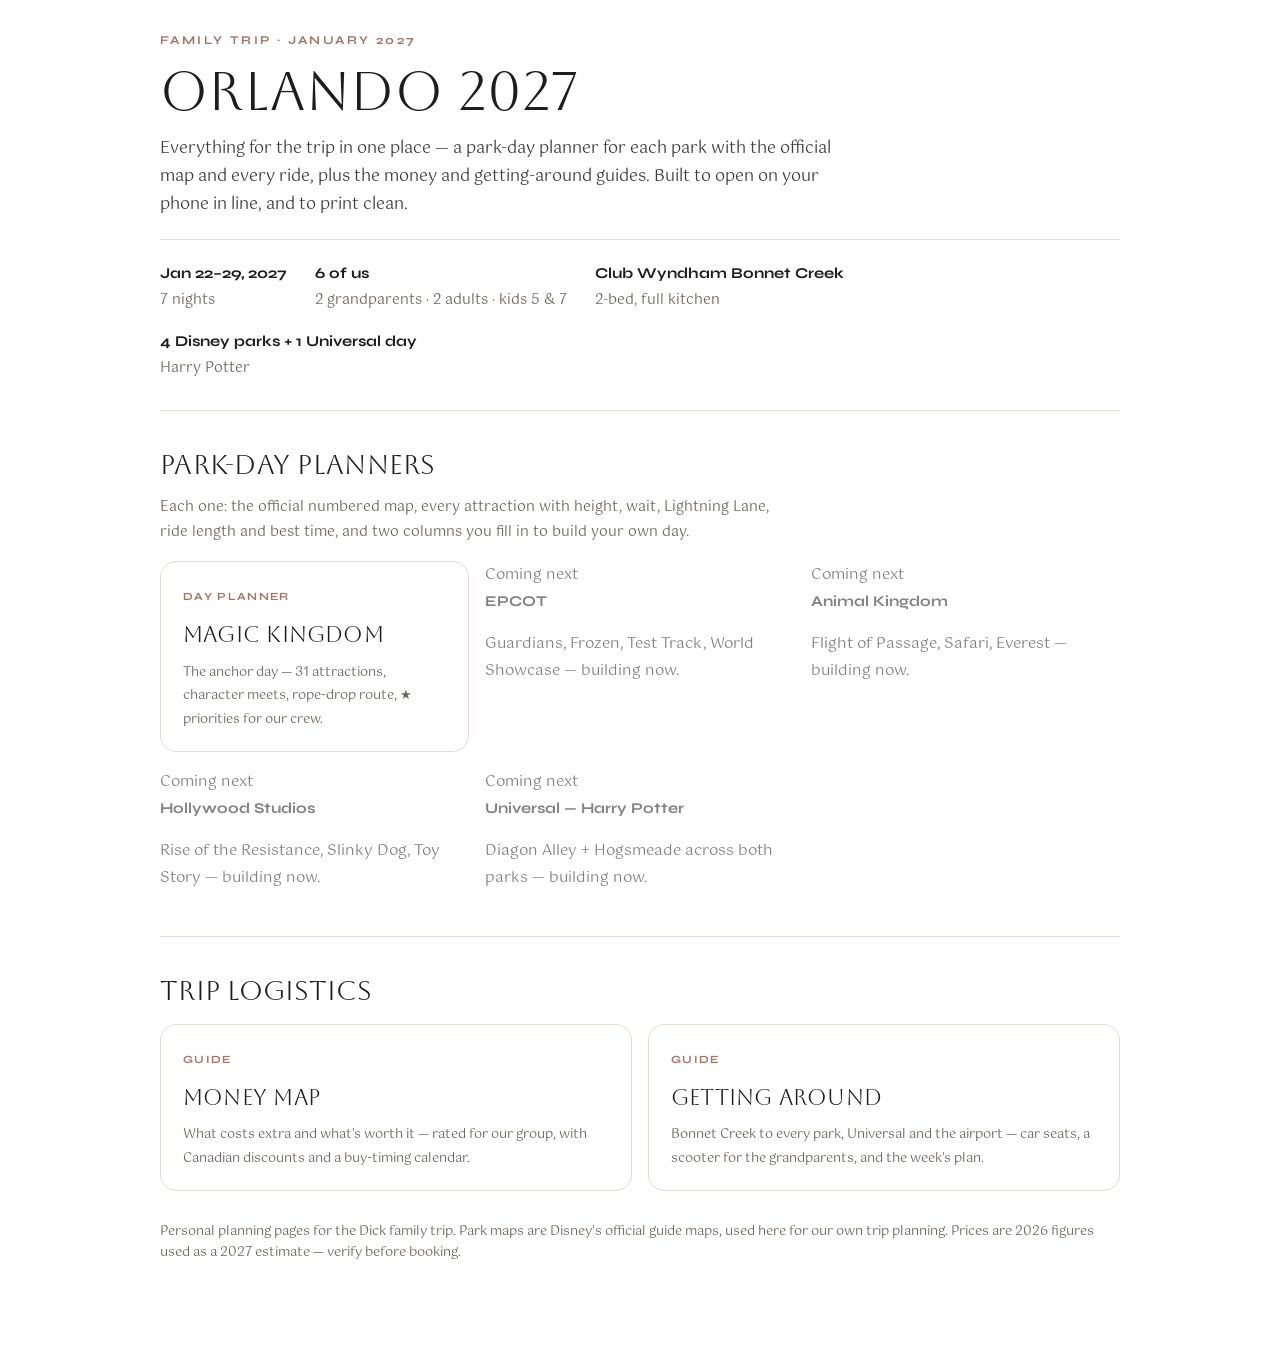
==== index.html @ 9d014bed "Orlando 2027 family trip planner — initial site Magic Kingdom day planner, Money Map, and Getting Ar" ====
<!doctype html>
<html lang="en">
<head>
<meta charset="utf-8">
<meta name="viewport" content="width=device-width, initial-scale=1">
<title>Orlando 2027 — Family Trip Planner</title>
<link rel="stylesheet" href="styles.css">
</head>
<body>
<div class="wrap">
  <header>
    <p class="eyebrow">Family Trip · January 2027</p>
    <h1>Orlando 2027</h1>
    <p class="sub">Everything for the trip in one place — a park-day planner for each park with the official map and every ride, plus the money and getting-around guides. Built to open on your phone in line, and to print clean.</p>
    <div class="hero-meta">
      <div><b>Jan 22–29, 2027</b>7 nights</div>
      <div><b>6 of us</b>2 grandparents · 2 adults · kids 5 &amp; 7</div>
      <div><b>Club Wyndham Bonnet Creek</b>2-bed, full kitchen</div>
      <div><b>4 Disney parks + 1 Universal day</b>Harry Potter</div>
    </div>
  </header>

  <hr class="rule" />

  <h2>Park-day planners</h2>
  <p class="h2note">Each one: the official numbered map, every attraction with height, wait, Lightning Lane, ride length and best time, and two columns you fill in to build your own day.</p>
  <div class="navgrid">
    <a class="navcard" href="magic-kingdom.html">
      <span class="k">Day planner</span>
      <h3>Magic Kingdom</h3>
      <p>The anchor day — 31 attractions, character meets, rope-drop route, ★ priorities for our crew.</p>
    </a>
    <div class="navcard" style="opacity:.55">
      <span class="k">Coming next</span>
      <h3>EPCOT</h3>
      <p>Guardians, Frozen, Test Track, World Showcase — building now.</p>
    </div>
    <div class="navcard" style="opacity:.55">
      <span class="k">Coming next</span>
      <h3>Animal Kingdom</h3>
      <p>Flight of Passage, Safari, Everest — building now.</p>
    </div>
    <div class="navcard" style="opacity:.55">
      <span class="k">Coming next</span>
      <h3>Hollywood Studios</h3>
      <p>Rise of the Resistance, Slinky Dog, Toy Story — building now.</p>
    </div>
    <div class="navcard" style="opacity:.55">
      <span class="k">Coming next</span>
      <h3>Universal — Harry Potter</h3>
      <p>Diagon Alley + Hogsmeade across both parks — building now.</p>
    </div>
  </div>

  <hr class="rule" />

  <h2>Trip logistics</h2>
  <div class="navgrid">
    <a class="navcard" href="money-map.html">
      <span class="k">Guide</span>
      <h3>Money Map</h3>
      <p>What costs extra and what's worth it — rated for our group, with Canadian discounts and a buy-timing calendar.</p>
    </a>
    <a class="navcard" href="getting-around.html">
      <span class="k">Guide</span>
      <h3>Getting Around</h3>
      <p>Bonnet Creek to every park, Universal and the airport — car seats, a scooter for the grandparents, and the week's plan.</p>
    </a>
  </div>

  <p class="foot" style="margin-top:30px">Personal planning pages for the Dick family trip. Park maps are Disney's official guide maps, used here for our own trip planning. Prices are 2026 figures used as a 2027 estimate — verify before booking.</p>
</div>
</body>
</html>
---- styles.css ----
/* Orlando 2027 — Upstream Editorial (on white). Personal use. */
@import url('https://fonts.googleapis.com/css2?family=Aboreto&family=Gotu&family=Syne:wght@600;700;800&family=JetBrains+Mono:wght@500;700&display=swap');

:root{
  --bg:#ffffff; --raised:#FAF6EF; --surface:#ffffff;
  --ink:#1d1d1f; --ink-2:#3D3D3D; --muted:#6e6760;
  --line:#e5dccf; --line-2:#D1D6D6;
  --clay:#A57663; --clay-h:#8a5f4f; --gold:#D8A36B; --sage:#5b7a5e; --terra:#b04a37; --amber:#c88a2a; --tert:#92887F;
  --radius:16px; --radius-sm:10px;
  --shadow:0 1px 2px rgba(29,29,31,.04), 0 10px 28px rgba(29,29,31,.05);
  /* land wayfinding (earthy) */
  --l-main:#A57663; --l-adv:#5b7a5e; --l-front:#c88a2a; --l-lib:#92887F; --l-fant:#b04a37; --l-tom:#6e6760;
}

*{ box-sizing:border-box; }
html{ -webkit-text-size-adjust:100%; }
body{ margin:0; background:var(--bg); color:var(--ink); font-family:'Gotu',Georgia,serif; font-size:15px; line-height:1.8; -webkit-font-smoothing:antialiased; }
.wrap{ max-width:1000px; margin:0 auto; padding:30px 20px 72px; }

.eyebrow{ font-family:'Syne',sans-serif; font-size:12px; font-weight:700; letter-spacing:.2em; text-transform:uppercase; color:var(--clay); margin:0 0 10px; }
h1{ font-family:'Aboreto',serif; font-weight:400; font-size:clamp(34px,5.5vw,54px); line-height:1.1; margin:0 0 14px; letter-spacing:.005em; color:var(--ink); text-wrap:balance; }
h2{ font-family:'Aboreto',serif; font-weight:400; font-size:clamp(21px,3vw,27px); margin:0 0 5px; letter-spacing:.01em; }
h3{ font-family:'Syne',sans-serif; font-weight:700; font-size:15px; margin:0 0 6px; }
.sub{ color:var(--ink-2); font-size:15.5px; margin:0; max-width:64ch; }
.h2note{ color:var(--muted); font-size:14px; margin:2px 0 16px; max-width:70ch; }

.meta-row{ display:flex; flex-wrap:wrap; gap:8px; margin-top:18px; }
.chip{ display:inline-flex; align-items:center; gap:6px; background:var(--surface); border:1px solid var(--line); border-radius:100px; padding:6px 13px; font-size:12.5px; color:var(--muted); font-family:'Syne',sans-serif; }
.chip b{ color:var(--ink); font-weight:700; }

.rule{ height:1px; background:var(--line); border:0; margin:30px 0; }

/* map */
.mapcard{ background:var(--raised); border:1px solid var(--line); border-radius:var(--radius); padding:10px; }
.mapcard img{ width:100%; height:auto; display:block; border-radius:10px; cursor:zoom-in; background:#fff; }
.mapcap{ font-size:12.5px; color:var(--muted); margin:10px 4px 2px; }
.legend{ display:flex; flex-wrap:wrap; gap:8px 16px; margin:14px 2px 2px; }
.lg{ display:inline-flex; align-items:center; gap:7px; font-size:12.5px; color:var(--muted); font-family:'Syne',sans-serif; }
.sw{ width:12px; height:12px; border-radius:3px; flex:none; }

.route{ background:var(--raised); border:1px solid var(--line); border-left:3px solid var(--clay); border-radius:var(--radius-sm); padding:14px 16px; margin-top:14px; }
.route h3{ color:var(--clay); font-size:12px; letter-spacing:.12em; text-transform:uppercase; margin:0 0 7px; }
.route p{ margin:0; font-size:14px; }
.route .step{ color:var(--muted); }

/* cards / callouts */
.cards,.callout,.flags{ display:grid; grid-template-columns:repeat(auto-fit,minmax(250px,1fr)); gap:14px; }
.card,.exp,.flag{ background:var(--surface); border:1px solid var(--line); border-radius:var(--radius-sm); padding:15px 17px; }
.exp,.flag{ border-left:3px solid var(--clay); }
.flag.red{ border-left-color:var(--terra); }
.card h3,.card h4,.exp h4,.flag h4{ font-family:'Syne',sans-serif; font-weight:700; margin:0 0 6px; font-size:14px; }
.card p,.exp p,.flag p{ margin:0; font-size:13px; color:var(--muted); }
.card ul{ margin:0; padding-left:18px; } .card li{ font-size:13px; margin-bottom:6px; }
.exp .cost{ color:var(--amber); font-family:'JetBrains Mono',monospace; font-weight:700; }

/* tables */
.tablecard{ border:1px solid var(--line); border-radius:var(--radius); overflow:hidden; margin-top:12px; }
.scroller{ overflow-x:auto; -webkit-overflow-scrolling:touch; }
table{ border-collapse:collapse; width:100%; min-width:760px; font-size:13.5px; }
thead th{ position:sticky; top:0; z-index:2; background:var(--ink); color:#f7f4ee; text-align:left; font-family:'Syne',sans-serif; font-weight:600; font-size:11px; letter-spacing:.05em; text-transform:uppercase; padding:11px 12px; white-space:nowrap; }
tbody td{ padding:10px 12px; border-top:1px solid var(--line); vertical-align:top; background:var(--surface); }
tbody tr:hover td{ background:var(--raised); }
th.stick,td.stick{ position:sticky; left:0; z-index:1; min-width:240px; }
thead th.stick{ z-index:3; }
td.stick{ background:var(--surface); box-shadow:1px 0 0 var(--line); }
tbody tr:hover td.stick{ background:var(--raised); }
.landrow td{ background:var(--raised); border-top:2px solid var(--line); font-family:'Syne',sans-serif; font-weight:700; font-size:12px; letter-spacing:.05em; text-transform:uppercase; color:var(--clay); padding:8px 12px; position:sticky; left:0; }
.grouprow td{ background:var(--raised); border-top:2px solid var(--line); font-family:'Syne',sans-serif; font-weight:700; font-size:12px; letter-spacing:.05em; text-transform:uppercase; color:var(--clay); padding:8px 12px; }

.num{ display:inline-flex; align-items:center; justify-content:center; min-width:24px; height:24px; padding:0 5px; border-radius:7px; color:#fff; font-family:'JetBrains Mono',monospace; font-size:12px; font-weight:700; flex:none; }
.aname{ font-family:'Syne',sans-serif; font-weight:600; color:var(--ink); }
.subtle{ color:var(--muted); font-size:11.5px; }
.pills{ display:flex; flex-wrap:wrap; gap:4px; margin-top:6px; }
.pill{ font-family:'Syne',sans-serif; font-size:10.5px; font-weight:600; padding:1px 7px; border-radius:5px; border:1px solid; white-space:nowrap; }
.stars{ color:var(--gold); font-size:12px; letter-spacing:1px; }
.p-thrill{ color:var(--terra); border-color:color-mix(in srgb,var(--terra) 45%,transparent); background:color-mix(in srgb,var(--terra) 9%,transparent); }
.p-dark{ color:var(--ink-2); border-color:color-mix(in srgb,var(--ink-2) 35%,transparent); background:color-mix(in srgb,var(--ink-2) 7%,transparent); }
.p-drop{ color:var(--clay); border-color:color-mix(in srgb,var(--clay) 45%,transparent); background:color-mix(in srgb,var(--clay) 9%,transparent); }
.p-spin{ color:var(--amber); border-color:color-mix(in srgb,var(--amber) 45%,transparent); background:color-mix(in srgb,var(--amber) 9%,transparent); }
.p-wet{ color:var(--tert); border-color:color-mix(in srgb,var(--tert) 50%,transparent); background:color-mix(in srgb,var(--tert) 10%,transparent); }
.p-ac{ color:var(--sage); border-color:color-mix(in srgb,var(--sage) 45%,transparent); background:color-mix(in srgb,var(--sage) 9%,transparent); }
.p-swap{ color:var(--clay); border-color:color-mix(in srgb,var(--clay) 45%,transparent); background:color-mix(in srgb,var(--clay) 9%,transparent); }
.p-meet{ color:var(--gold); border-color:color-mix(in srgb,var(--gold) 55%,transparent); background:color-mix(in srgb,var(--gold) 12%,transparent); }

.wait,.len{ font-family:'JetBrains Mono',monospace; font-size:12px; white-space:nowrap; }
.wait{ font-weight:700; }
.ll{ font-family:'JetBrains Mono',monospace; font-size:11px; font-weight:700; white-space:nowrap; }
.ll-mp{ color:var(--clay);} .ll-ill{ color:var(--terra);} .ll-vq{ color:var(--sage);} .ll-no{ color:var(--muted); font-weight:500; }
.plan{ display:inline-flex; align-items:center; justify-content:center; min-width:24px; height:24px; padding:0 7px; border-radius:6px; background:var(--clay); color:#fff; font-family:'JetBrains Mono',monospace; font-weight:700; font-size:12px; }
.plan.flex{ background:transparent; color:var(--muted); border:1px dashed var(--line); font-weight:500; }

/* editable */
th.mycol{ background:var(--clay); }
td.mycol{ background:color-mix(in srgb,var(--clay) 6%,var(--surface)); }
tbody tr:hover td.mycol{ background:color-mix(in srgb,var(--clay) 10%,var(--raised)); }
.myorder,.mynote{ font-family:'Gotu',serif; font-size:12.5px; padding:5px 7px; border:1px solid var(--line); border-radius:6px; background:#fff; color:var(--ink); }
.myorder{ width:46px; text-align:center; font-family:'JetBrains Mono',monospace; font-weight:700; }
.mynote{ width:160px; }
.myorder:focus,.mynote:focus{ outline:2px solid var(--clay); border-color:var(--clay); }
.myorder::placeholder,.mynote::placeholder{ color:var(--muted); opacity:.5; }

.toolbar{ display:flex; flex-wrap:wrap; gap:8px; align-items:center; margin:18px 0 2px; }
.btn{ font-family:'Syne',sans-serif; font-size:13px; font-weight:700; padding:8px 14px; border-radius:var(--radius-sm); border:1px solid var(--line); background:var(--surface); color:var(--ink); cursor:pointer; }
.btn:hover{ border-color:var(--clay); color:var(--clay); }
.btn.primary{ background:var(--clay); color:#fff; border-color:var(--clay); }
.btn.primary:hover{ background:var(--clay-h); color:#fff; }
.toolhint{ font-size:12px; color:var(--muted); flex:1 1 200px; }
.flash{ font-family:'Syne',sans-serif; font-size:12.5px; font-weight:700; color:var(--sage); }

/* money */
.cost{ font-family:'JetBrains Mono',monospace; font-weight:700; letter-spacing:1px; white-space:nowrap; }
.c1{ color:var(--sage);} .c2{ color:var(--tert);} .c3{ color:var(--amber);} .c4{ color:var(--clay);} .c5{ color:var(--terra);}
.cx{ color:var(--muted); font-family:'JetBrains Mono',monospace; font-size:11px; }
.val{ white-space:nowrap; font-size:13px; letter-spacing:1px; }
.v5,.v4{ color:var(--sage);} .v3{ color:var(--amber);} .v2,.v1{ color:var(--muted);}
.verdict{ font-size:13px; }
.item{ font-family:'Syne',sans-serif; font-weight:600; }
.note{ color:var(--muted); font-size:12px; margin-top:2px; }

.cal{ display:flex; flex-direction:column; }
.calrow{ display:grid; grid-template-columns:140px 1fr; gap:14px; padding:12px 0; border-top:1px solid var(--line); }
.calrow:first-child{ border-top:0; }
.calwhen{ font-family:'Syne',sans-serif; font-weight:700; color:var(--clay); font-size:13px; }
.calwhat{ font-size:13.5px; }

.moves{ counter-reset:m; list-style:none; padding:0; margin:0; display:flex; flex-direction:column; gap:10px; }
.moves li{ counter-increment:m; position:relative; padding:12px 15px 12px 48px; background:var(--surface); border:1px solid var(--line); border-radius:var(--radius-sm); font-size:14px; }
.moves li::before{ content:counter(m); position:absolute; left:13px; top:13px; width:24px; height:24px; border-radius:50%; background:var(--clay); color:#fff; font-family:'JetBrains Mono',monospace; font-weight:700; font-size:12px; display:flex; align-items:center; justify-content:center; }

.costbox{ display:flex; flex-wrap:wrap; gap:10px 24px; margin-top:16px; padding:16px; background:var(--raised); border:1px solid var(--line); border-radius:var(--radius-sm); }
.costbox div{ font-size:13.5px; } .costbox b{ color:var(--ink); } .costbox .tot{ color:var(--clay); font-family:'Syne',sans-serif; font-weight:800; }

/* transport */
tr.pick td{ background:color-mix(in srgb,var(--clay) 8%,var(--surface)); box-shadow:inset 3px 0 0 var(--clay); }
tr.pick:hover td{ background:color-mix(in srgb,var(--clay) 12%,var(--raised)); }
tr.off td{ color:var(--muted); }
.opt{ font-family:'Syne',sans-serif; font-weight:600; color:var(--ink); }
.tag{ display:inline-block; font-family:'Syne',sans-serif; font-size:10px; font-weight:700; letter-spacing:.05em; text-transform:uppercase; padding:1px 7px; border-radius:5px; margin-left:6px; vertical-align:middle; }
.tag.best{ color:#fff; background:var(--clay); } .tag.no{ color:var(--muted); border:1px solid var(--line); }
.money-c{ font-family:'JetBrains Mono',monospace; font-size:12px; white-space:nowrap; font-weight:600; }
.plan-steps{ background:var(--raised); border:1px solid var(--line); border-radius:var(--radius); padding:4px 18px; }
.plan-steps .st{ display:grid; grid-template-columns:26px 1fr; gap:13px; padding:13px 0; border-top:1px solid var(--line); align-items:start; }
.plan-steps .st:first-child{ border-top:0; }
.plan-steps .n{ width:26px; height:26px; border-radius:50%; background:var(--clay); color:#fff; font-family:'JetBrains Mono',monospace; font-weight:700; font-size:12px; display:flex; align-items:center; justify-content:center; }
.plan-steps .t{ font-size:14px; }

/* index / hub */
.hero-meta{ display:flex; flex-wrap:wrap; gap:16px 28px; margin-top:20px; padding-top:20px; border-top:1px solid var(--line); }
.hero-meta div{ font-size:13.5px; color:var(--muted); } .hero-meta b{ display:block; color:var(--ink); font-family:'Syne',sans-serif; font-weight:700; font-size:15px; margin-bottom:1px; }
.navgrid{ display:grid; grid-template-columns:repeat(auto-fit,minmax(260px,1fr)); gap:16px; margin-top:8px; }
a.navcard{ display:block; text-decoration:none; color:inherit; background:var(--surface); border:1px solid var(--line); border-radius:var(--radius); padding:20px 22px; transition:border-color .2s, transform .2s; }
a.navcard:hover{ border-color:var(--clay); transform:translateY(-2px); }
a.navcard .k{ font-family:'Syne',sans-serif; font-size:11px; font-weight:700; letter-spacing:.12em; text-transform:uppercase; color:var(--clay); }
a.navcard h3{ font-family:'Aboreto',serif; font-weight:400; font-size:22px; margin:6px 0 6px; letter-spacing:.01em; }
a.navcard p{ margin:0; font-size:13px; color:var(--muted); }

.foot{ color:var(--muted); font-size:12.5px; margin-top:24px; line-height:1.7; } .foot b{ color:var(--ink); }
.legendline{ display:flex; flex-wrap:wrap; gap:6px 16px; font-size:11.5px; color:var(--muted); margin:10px 2px 0; font-family:'Syne',sans-serif; }
a{ color:var(--clay); }

@media (max-width:560px){ .wrap{ padding:22px 14px 56px; } }

@media print{
  body{ background:#fff; color:#000; }
  .meta-row,.mapcard,.route,.callout,.flags,.toolbar,.legend,.pilllegend,.legendline,.sub,.eyebrow,.rule,.h2note{ display:none !important; }
  h1{ font-size:24px; } h2{ font-size:16px; margin:14px 0 6px; }
  .tablecard{ border:none; } .scroller{ overflow:visible; }
  table{ min-width:0 !important; font-size:10px; }
  thead th{ background:#fff !important; color:#000 !important; border-bottom:1.5px solid #000; position:static; }
  th.mycol,td.mycol,tbody td,tr.pick td{ background:#fff !important; box-shadow:none !important; }
  td.stick,th.stick{ position:static; box-shadow:none; min-width:0; }
  .num,.plan,.moves li::before,.plan-steps .n,.tag.best{ background:#fff !important; color:#000 !important; border:1px solid #000; }
  .pill{ background:#fff !important; border:1px solid #999 !important; color:#000 !important; }
  .stars,.ll,.cost,.val,.subtle,.calwhen,.opt{ color:#000 !important; }
  .myorder,.mynote{ border:1px solid #999 !important; }
  @page{ margin:0.5in; }
}
@media (prefers-reduced-motion:no-preference){ .wrap>*{ animation:rise .5s both; } @keyframes rise{ from{opacity:0;transform:translateY(6px);} to{opacity:1;transform:none;} } }
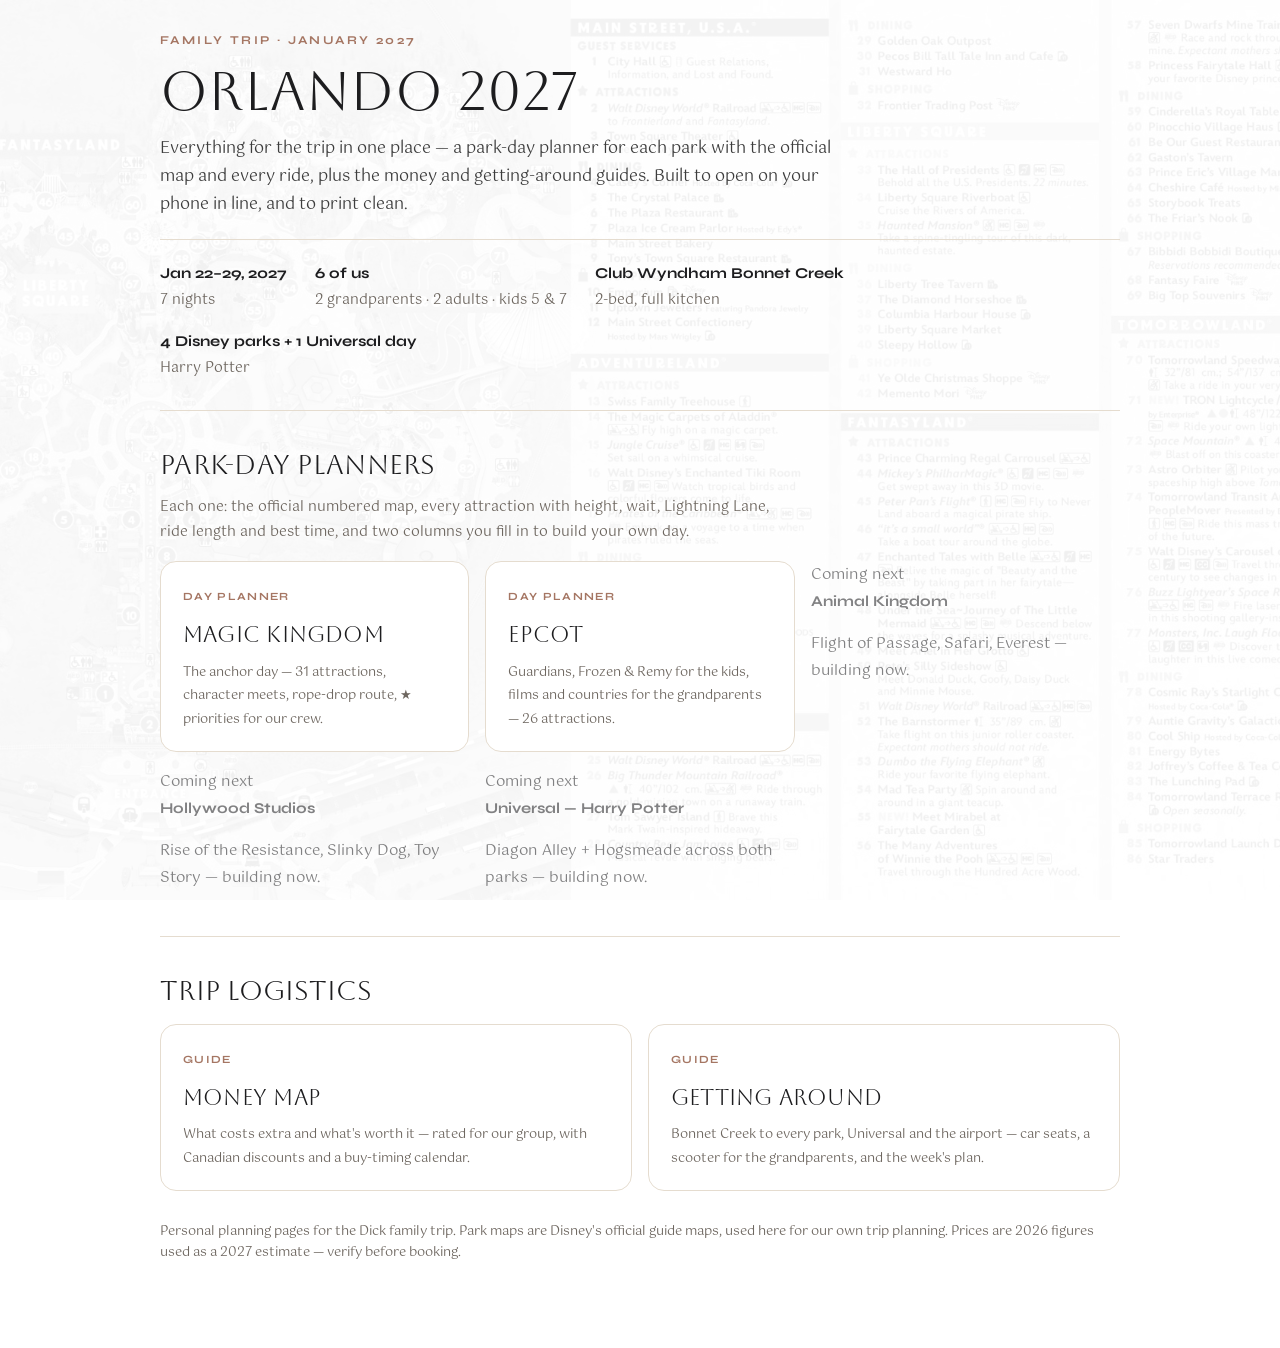
==== commit 62a70346: "Add EPCOT park-day planner + link from landing page Co-Authored-By: Claude Opus 4.8 <noreply@anthrop" ====
--- a/index.html
+++ b/index.html
@@ -30,11 +30,11 @@
       <h3>Magic Kingdom</h3>
       <p>The anchor day — 31 attractions, character meets, rope-drop route, ★ priorities for our crew.</p>
     </a>
-    <div class="navcard" style="opacity:.55">
-      <span class="k">Coming next</span>
+    <a class="navcard" href="epcot.html">
+      <span class="k">Day planner</span>
       <h3>EPCOT</h3>
-      <p>Guardians, Frozen, Test Track, World Showcase — building now.</p>
-    </div>
+      <p>Guardians, Frozen &amp; Remy for the kids, films and countries for the grandparents — 26 attractions.</p>
+    </a>
     <div class="navcard" style="opacity:.55">
       <span class="k">Coming next</span>
       <h3>Animal Kingdom</h3>
--- a/styles.css
+++ b/styles.css
@@ -15,7 +15,18 @@
 *{ box-sizing:border-box; }
 html{ -webkit-text-size-adjust:100%; }
 body{ margin:0; background:var(--bg); color:var(--ink); font-family:'Gotu',Georgia,serif; font-size:15px; line-height:1.8; -webkit-font-smoothing:antialiased; }
-.wrap{ max-width:1000px; margin:0 auto; padding:30px 20px 72px; }
+.wrap{ max-width:1000px; margin:0 auto; padding:30px 20px 72px; position:relative; z-index:1; }
+body{ --bgwash:url('maps/mk.jpg'); }
+body[data-park="epcot"]{ --bgwash:url('maps/epcot.jpg'); }
+body[data-park="ak"]{ --bgwash:url('maps/ak.jpg'); }
+body[data-park="hs"]{ --bgwash:url('maps/hs.jpg'); }
+body[data-park="universal"]{ --bgwash:url('maps/universal.jpg'); }
+body::before{ content:""; position:fixed; inset:0; z-index:0; background:var(--bgwash) center center / cover no-repeat; opacity:.06; filter:grayscale(100%) contrast(1.05); pointer-events:none; }
+
+/* top nav (home) */
+.topnav{ margin-bottom:20px; }
+.topnav a.home{ display:inline-flex; align-items:center; gap:7px; font-family:'Syne',sans-serif; font-size:12.5px; font-weight:700; letter-spacing:.02em; color:var(--clay); text-decoration:none; padding:7px 14px; border:1px solid var(--line); border-radius:100px; background:var(--surface); }
+.topnav a.home:hover{ border-color:var(--clay); background:var(--raised); }
 
 .eyebrow{ font-family:'Syne',sans-serif; font-size:12px; font-weight:700; letter-spacing:.2em; text-transform:uppercase; color:var(--clay); margin:0 0 10px; }
 h1{ font-family:'Aboreto',serif; font-weight:400; font-size:clamp(34px,5.5vw,54px); line-height:1.1; margin:0 0 14px; letter-spacing:.005em; color:var(--ink); text-wrap:balance; }
@@ -162,7 +173,8 @@
 
 @media print{
   body{ background:#fff; color:#000; }
-  .meta-row,.mapcard,.route,.callout,.flags,.toolbar,.legend,.pilllegend,.legendline,.sub,.eyebrow,.rule,.h2note{ display:none !important; }
+  body::before{ display:none !important; }
+  .topnav,.meta-row,.mapcard,.route,.callout,.flags,.toolbar,.legend,.pilllegend,.legendline,.sub,.eyebrow,.rule,.h2note{ display:none !important; }
   h1{ font-size:24px; } h2{ font-size:16px; margin:14px 0 6px; }
   .tablecard{ border:none; } .scroller{ overflow:visible; }
   table{ min-width:0 !important; font-size:10px; }
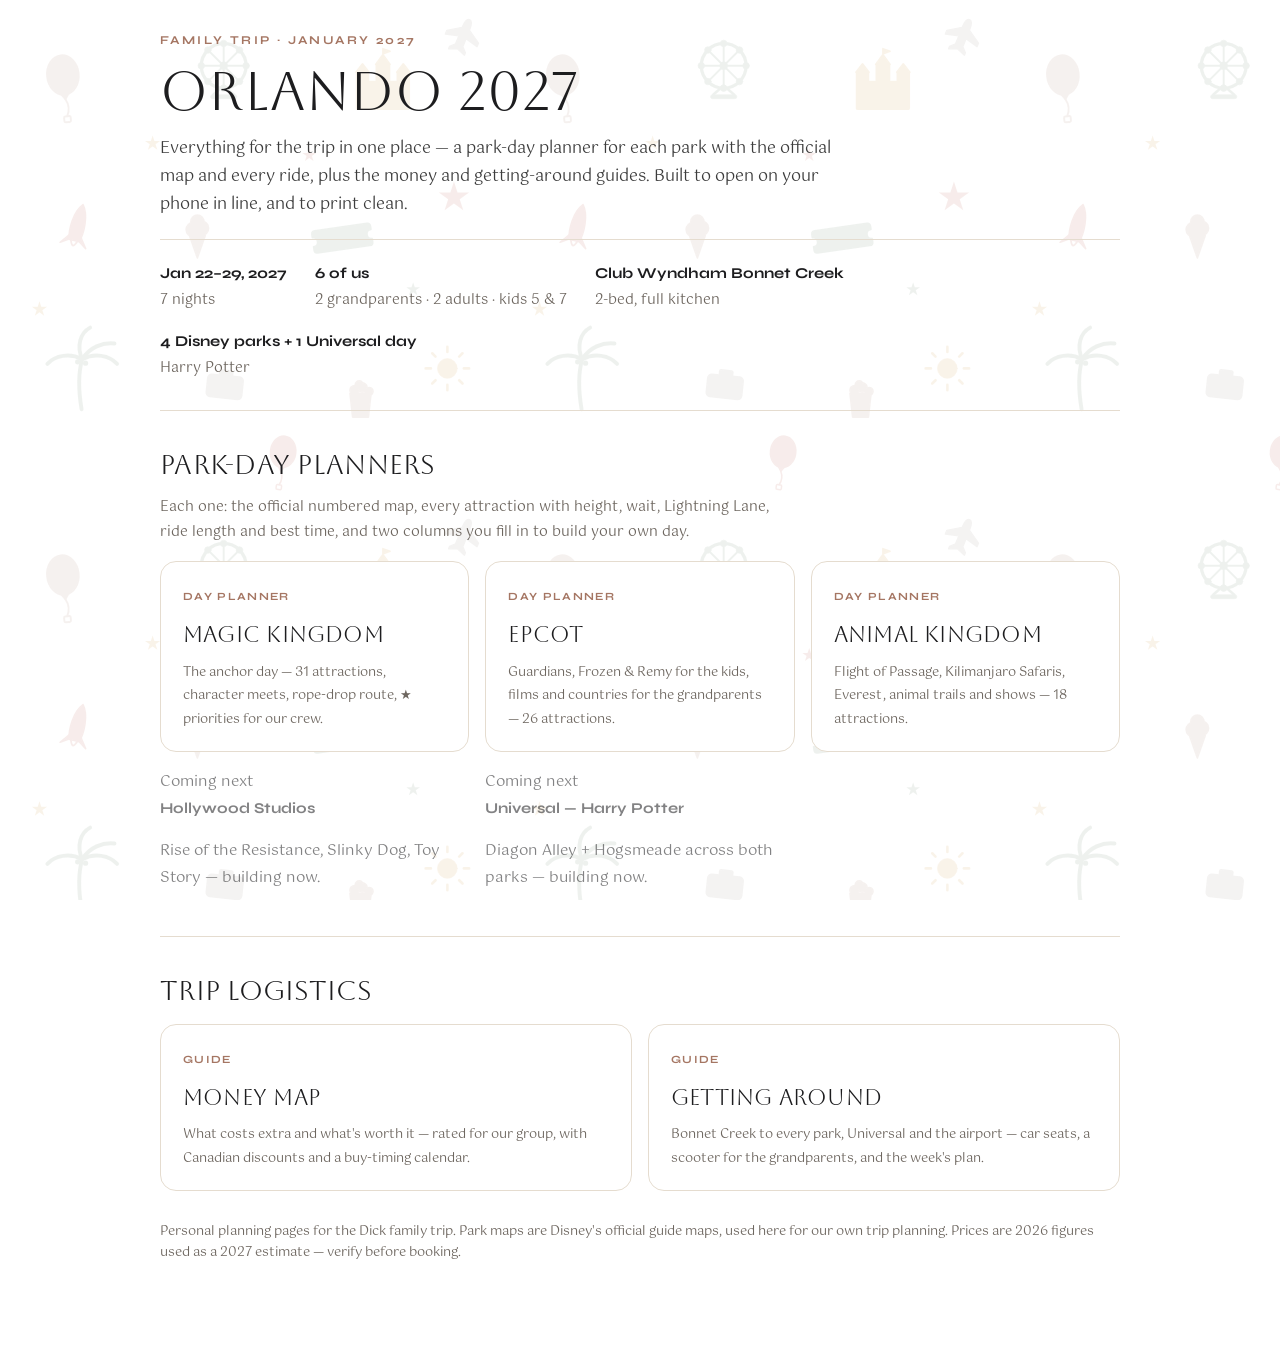
==== commit d08b3c6e: "Add Animal Kingdom park-day planner + link from landing page Co-Authored-By: Claude Opus 4.8 <norepl" ====
--- a/index.html
+++ b/index.html
@@ -35,11 +35,11 @@
       <h3>EPCOT</h3>
       <p>Guardians, Frozen &amp; Remy for the kids, films and countries for the grandparents — 26 attractions.</p>
     </a>
-    <div class="navcard" style="opacity:.55">
-      <span class="k">Coming next</span>
+    <a class="navcard" href="animal-kingdom.html">
+      <span class="k">Day planner</span>
       <h3>Animal Kingdom</h3>
-      <p>Flight of Passage, Safari, Everest — building now.</p>
-    </div>
+      <p>Flight of Passage, Kilimanjaro Safaris, Everest, animal trails and shows — 18 attractions.</p>
+    </a>
     <div class="navcard" style="opacity:.55">
       <span class="k">Coming next</span>
       <h3>Hollywood Studios</h3>
--- a/styles.css
+++ b/styles.css
@@ -16,12 +16,7 @@
 html{ -webkit-text-size-adjust:100%; }
 body{ margin:0; background:var(--bg); color:var(--ink); font-family:'Gotu',Georgia,serif; font-size:15px; line-height:1.8; -webkit-font-smoothing:antialiased; }
 .wrap{ max-width:1000px; margin:0 auto; padding:30px 20px 72px; position:relative; z-index:1; }
-body{ --bgwash:url('maps/mk.jpg'); }
-body[data-park="epcot"]{ --bgwash:url('maps/epcot.jpg'); }
-body[data-park="ak"]{ --bgwash:url('maps/ak.jpg'); }
-body[data-park="hs"]{ --bgwash:url('maps/hs.jpg'); }
-body[data-park="universal"]{ --bgwash:url('maps/universal.jpg'); }
-body::before{ content:""; position:fixed; inset:0; z-index:0; background:var(--bgwash) center center / cover no-repeat; opacity:.06; filter:grayscale(100%) contrast(1.05); pointer-events:none; }
+body::before{ content:""; position:fixed; inset:0; z-index:0; background:url('bg.svg') repeat; background-size:500px 500px; opacity:.10; pointer-events:none; }
 
 /* top nav (home) */
 .topnav{ margin-bottom:20px; }
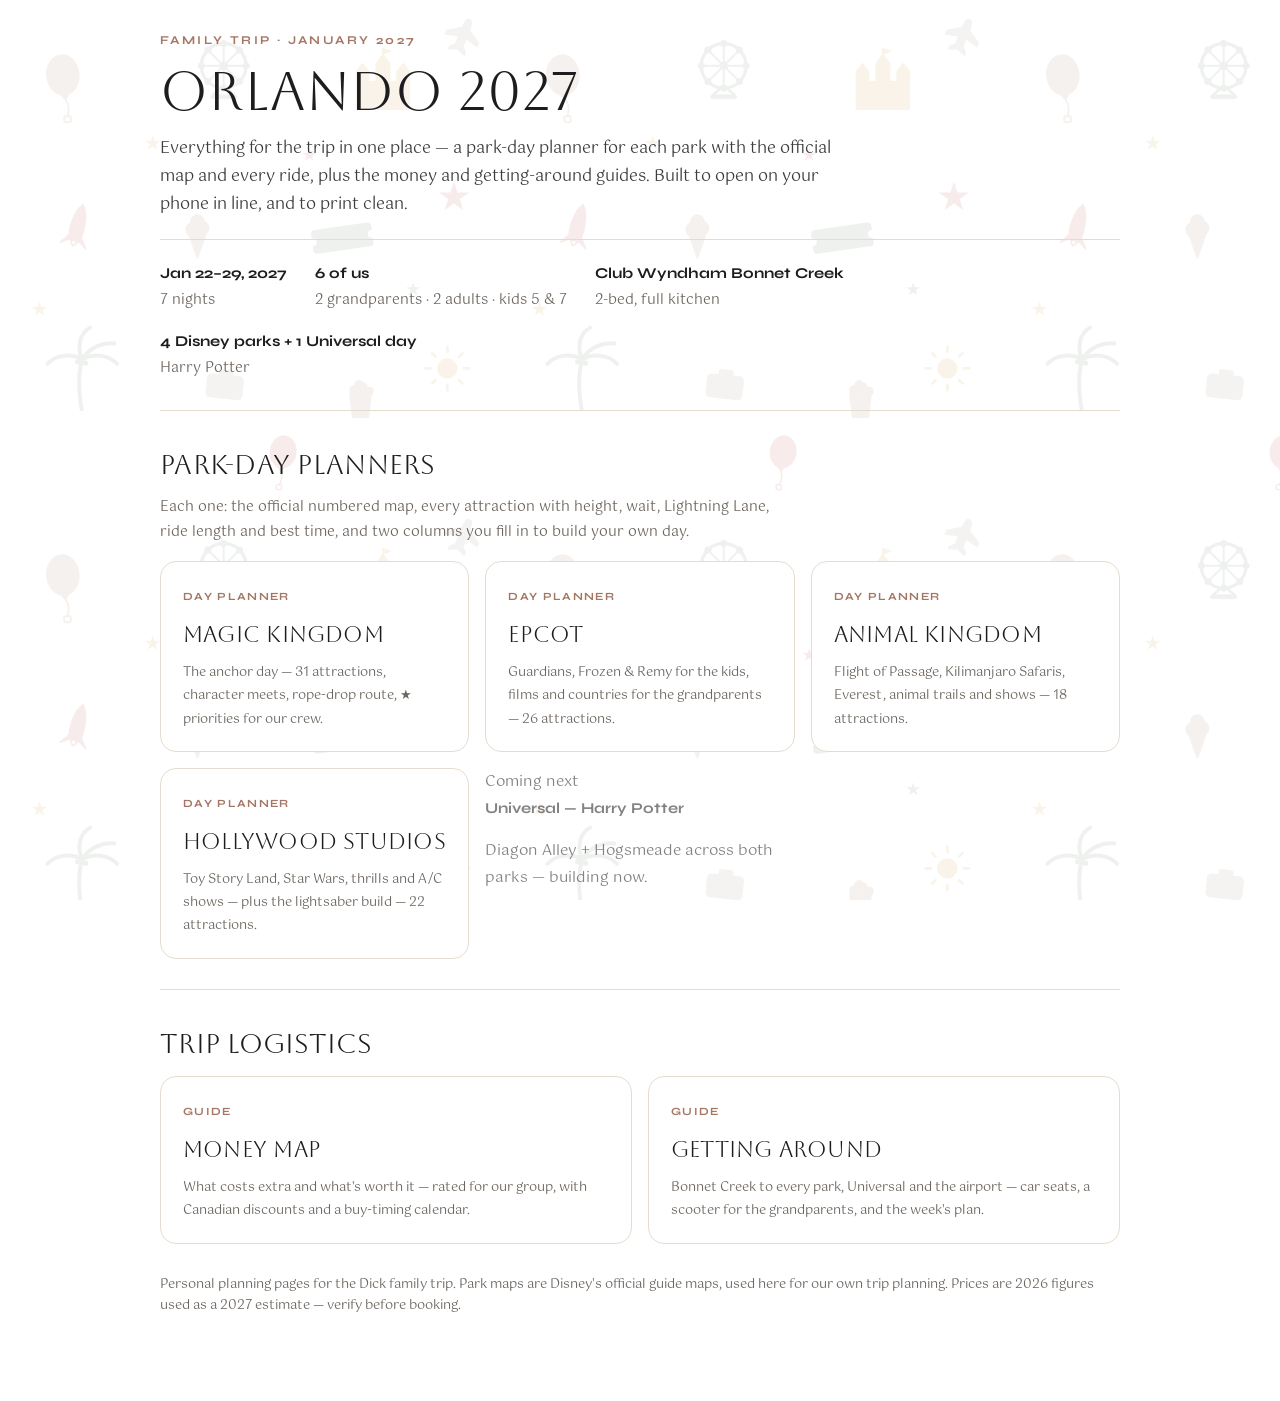
==== commit e729ba01: "Add Hollywood Studios park-day planner + link from landing page Co-Authored-By: Claude Opus 4.8 <nor" ====
--- a/index.html
+++ b/index.html
@@ -40,11 +40,11 @@
       <h3>Animal Kingdom</h3>
       <p>Flight of Passage, Kilimanjaro Safaris, Everest, animal trails and shows — 18 attractions.</p>
     </a>
-    <div class="navcard" style="opacity:.55">
-      <span class="k">Coming next</span>
+    <a class="navcard" href="hollywood-studios.html">
+      <span class="k">Day planner</span>
       <h3>Hollywood Studios</h3>
-      <p>Rise of the Resistance, Slinky Dog, Toy Story — building now.</p>
-    </div>
+      <p>Toy Story Land, Star Wars, thrills and A/C shows — plus the lightsaber build — 22 attractions.</p>
+    </a>
     <div class="navcard" style="opacity:.55">
       <span class="k">Coming next</span>
       <h3>Universal — Harry Potter</h3>
